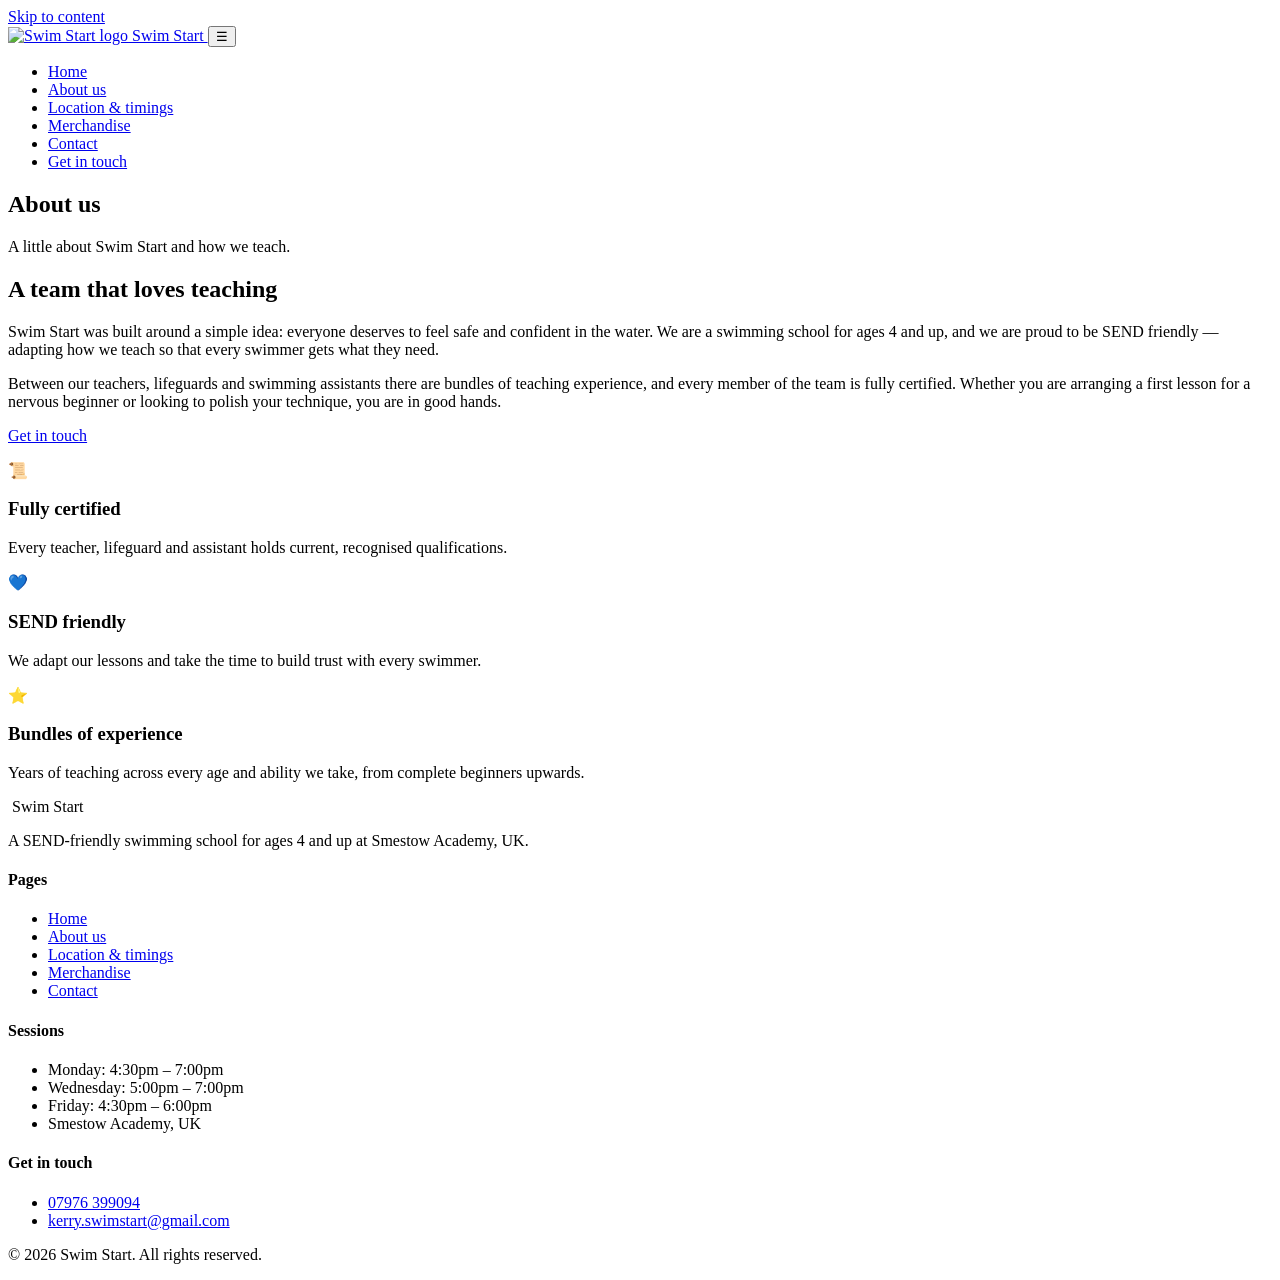
==== about.html @ 55cdbdf7 "Add files via upload" ====
<!DOCTYPE html>
<html lang="en-GB">
<head>
<meta charset="utf-8">
<meta name="viewport" content="width=device-width, initial-scale=1">
<title>About us — Swim Start</title>
<meta name="description" content="About Swim Start: a SEND-friendly swimming school for ages 4 and up, with fully certified teachers, lifeguards and swimming assistants.">
<link rel="icon" href="images/Swimstartlogo.png">
<link rel="preconnect" href="https://fonts.googleapis.com">
<link rel="preconnect" href="https://fonts.gstatic.com" crossorigin>
<link href="https://fonts.googleapis.com/css2?family=Baloo+2:wght@600;700&family=Nunito:wght@400;600;700&display=swap" rel="stylesheet">
<link rel="stylesheet" href="css/style.css">
</head>
<body>
<a class="skip-link" href="#main">Skip to content</a>

<header class="site-header">
  <div class="wrap nav">
    <a class="brand" href="index.html">
      <img src="images/Swimstartlogo.png" alt="Swim Start logo">
      Swim Start
    </a>
    <button class="nav-toggle" aria-expanded="false" aria-controls="nav-links" aria-label="Menu">☰</button>
    <ul class="nav-links" id="nav-links">
      <li><a href="index.html">Home</a></li>
      <li><a href="about.html" aria-current="page">About us</a></li>
      <li><a href="timings.html">Location &amp; timings</a></li>
      <li><a href="merchandise.html">Merchandise</a></li>
      <li><a href="contact.html">Contact</a></li>
      <li class="nav-cta"><a href="contact.html">Get in touch</a></li>
    </ul>
  </div>
</header>

<main id="main">

  <section class="page-head">
    <div class="wrap">
      <h1>About us</h1>
      <p>A little about Swim Start and how we teach.</p>
    </div>
  </section>

  <section class="section">
    <div class="wrap">
      <!-- TEMPORARILY HIDDEN: team photo. To restore, delete this comment block's
           opening and closing markers and change the <div> below back to
           <div class="grid grid--2"> ... </div>

        <div class="team-photo">
          <img src="images/Swimstartteam.webp" alt="The Swim Start team together">
        </div>
      -->
      <div>
        <div>
          <h2>A team that loves teaching</h2>
          <p>
            Swim Start was built around a simple idea: everyone deserves to feel safe
            and confident in the water. We are a swimming school for ages 4 and up, and we
            are proud to be SEND friendly — adapting how we teach so that every
            swimmer gets what they need.
          </p>
          <p>
            Between our teachers, lifeguards and swimming assistants there are bundles
            of teaching experience, and every member of the team is fully certified.
            Whether you are arranging a first lesson for a nervous beginner or looking to
            polish your technique, you are in good hands.
          </p>
          <p class="mb-0">
            <a class="btn btn--primary" href="contact.html">Get in touch</a>
          </p>
        </div>
      </div>

      <!-- TEMPORARILY HIDDEN: "Meet the team" section, until we have our own
           team photos. To restore, delete this comment's opening and closing markers.

      <h2 class="mt-2">Meet the team</h2>
      <ul class="people">
        <li class="person">
          <div class="avatar" aria-hidden="true">W</div>
          <strong>Will</strong>
          <span>Swim Start team</span>
        </li>
        <li class="person">
          <div class="avatar" aria-hidden="true">J</div>
          <strong>Jeff</strong>
          <span>Swim Start team</span>
        </li>
        <li class="person">
          <div class="avatar" aria-hidden="true">B</div>
          <strong>Bob</strong>
          <span>Swim Start team</span>
        </li>
        <li class="person">
          <div class="avatar" aria-hidden="true">D</div>
          <strong>Dan</strong>
          <span>Swim Start team</span>
        </li>
        <li class="person">
          <div class="avatar" aria-hidden="true">S</div>
          <strong>Sam</strong>
          <span>Swim Start team</span>
        </li>
      </ul>
      -->
    </div>
  </section>

  <section class="section section--tint">
    <div class="wrap">
      <div class="grid grid--3">
        <article class="card">
          <div class="card-icon">📜</div>
          <h3>Fully certified</h3>
          <p>Every teacher, lifeguard and assistant holds current, recognised qualifications.</p>
        </article>
        <article class="card">
          <div class="card-icon">💙</div>
          <h3>SEND friendly</h3>
          <p>We adapt our lessons and take the time to build trust with every swimmer.</p>
        </article>
        <article class="card">
          <div class="card-icon">⭐</div>
          <h3>Bundles of experience</h3>
          <p>Years of teaching across every age and ability we take, from complete beginners upwards.</p>
        </article>
      </div>
    </div>
  </section>

</main>

<footer class="site-footer">
  <div class="wrap">
    <div class="footer-grid">
      <div>
        <div class="footer-brand">
          <img src="images/Swimstartlogo.png" alt="">
          <span>Swim Start</span>
        </div>
        <p>A SEND-friendly swimming school for ages 4 and up at Smestow Academy, UK.</p>
      </div>
      <div>
        <h4>Pages</h4>
        <ul>
          <li><a href="index.html">Home</a></li>
          <li><a href="about.html">About us</a></li>
          <li><a href="timings.html">Location &amp; timings</a></li>
          <li><a href="merchandise.html">Merchandise</a></li>
          <li><a href="contact.html">Contact</a></li>
        </ul>
      </div>
      <div>
        <h4>Sessions</h4>
        <ul>
          <li>Monday: 4:30pm – 7:00pm</li>
          <li>Wednesday: 5:00pm – 7:00pm</li>
          <li>Friday: 4:30pm – 6:00pm</li>
          <li>Smestow Academy, UK</li>
        </ul>
      </div>
      <div>
        <h4>Get in touch</h4>
        <ul>
          <li><a href="tel:+447976399094">07976 399094</a></li>
          <li><a href="mailto:kerry.swimstart@gmail.com">kerry.swimstart@gmail.com</a></li>
        </ul>
      </div>
    </div>
    <p class="copyright">© <span id="year">2026</span> Swim Start. All rights reserved.</p>
  </div>
</footer>

<script src="js/main.js"></script>
</body>
</html>
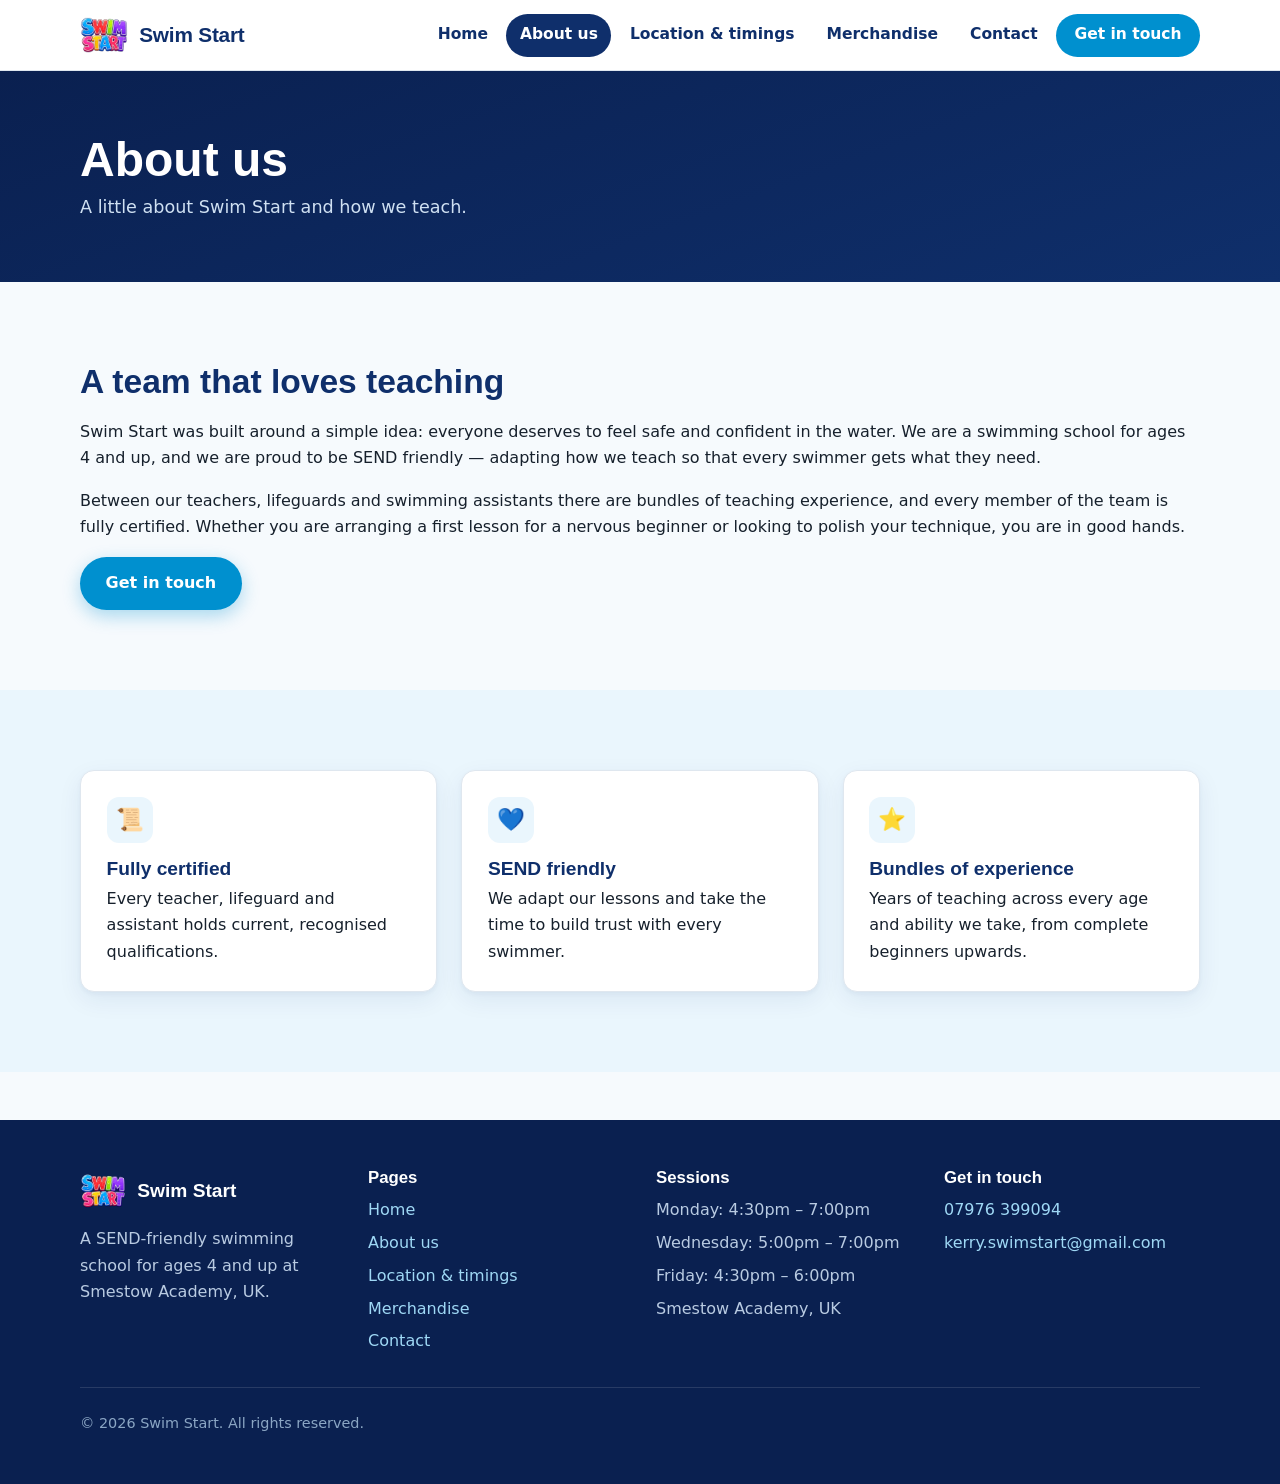
==== commit 60544d62: "Add files via upload" ====
--- a/about.html
+++ b/about.html
@@ -5,11 +5,11 @@
 <meta name="viewport" content="width=device-width, initial-scale=1">
 <title>About us — Swim Start</title>
 <meta name="description" content="About Swim Start: a SEND-friendly swimming school for ages 4 and up, with fully certified teachers, lifeguards and swimming assistants.">
-<link rel="icon" href="images/Swimstartlogo.png">
+<link rel="icon" href="Swimstartlogo.png">
 <link rel="preconnect" href="https://fonts.googleapis.com">
 <link rel="preconnect" href="https://fonts.gstatic.com" crossorigin>
 <link href="https://fonts.googleapis.com/css2?family=Baloo+2:wght@600;700&family=Nunito:wght@400;600;700&display=swap" rel="stylesheet">
-<link rel="stylesheet" href="css/style.css">
+<link rel="stylesheet" href="style.css">
 </head>
 <body>
 <a class="skip-link" href="#main">Skip to content</a>
@@ -17,7 +17,7 @@
 <header class="site-header">
   <div class="wrap nav">
     <a class="brand" href="index.html">
-      <img src="images/Swimstartlogo.png" alt="Swim Start logo">
+      <img src="Swimstartlogo.png" alt="Swim Start logo">
       Swim Start
     </a>
     <button class="nav-toggle" aria-expanded="false" aria-controls="nav-links" aria-label="Menu">☰</button>
@@ -48,7 +48,7 @@
            <div class="grid grid--2"> ... </div>
 
         <div class="team-photo">
-          <img src="images/Swimstartteam.webp" alt="The Swim Start team together">
+          <img src="Swimstartteam.webp" alt="The Swim Start team together">
         </div>
       -->
       <div>
@@ -136,7 +136,7 @@
     <div class="footer-grid">
       <div>
         <div class="footer-brand">
-          <img src="images/Swimstartlogo.png" alt="">
+          <img src="Swimstartlogo.png" alt="">
           <span>Swim Start</span>
         </div>
         <p>A SEND-friendly swimming school for ages 4 and up at Smestow Academy, UK.</p>
@@ -172,6 +172,6 @@
   </div>
 </footer>
 
-<script src="js/main.js"></script>
+<script src="main.js"></script>
 </body>
 </html>
--- a/style.css
+++ b/style.css
@@ -0,0 +1,774 @@
+/* ==========================================================================
+   Swim Start — shared stylesheet
+   Palette is pulled from the logo: deep navy + bright azure.
+   ========================================================================== */
+
+:root {
+  --navy: #0f2f6b;
+  --navy-deep: #0a2050;
+  --azure: #0090cf;
+  --azure-bright: #00a3e0;
+  --sky: #eaf6fd;
+  --sky-deep: #d3ecfa;
+
+  --ink: #16202c;
+  --muted: #5a6b7d;
+  --line: #dfe7ef;
+  --white: #ffffff;
+  --page: #f6fafd;
+
+  --ok: #0f8a5f;
+  --ok-bg: #e6f6ef;
+  --warn: #b45309;
+  --warn-bg: #fdf3e3;
+  --bad: #b42318;
+  --bad-bg: #fdeceb;
+
+  --radius: 14px;
+  --radius-lg: 22px;
+  --shadow: 0 2px 4px rgba(15, 47, 107, .04), 0 8px 24px rgba(15, 47, 107, .07);
+  --shadow-lg: 0 4px 8px rgba(15, 47, 107, .05), 0 18px 44px rgba(15, 47, 107, .12);
+  --wrap: 1120px;
+}
+
+* { box-sizing: border-box; }
+
+html { scroll-behavior: smooth; }
+
+body {
+  margin: 0;
+  font-family: "Nunito", "Segoe UI", system-ui, -apple-system, sans-serif;
+  color: var(--ink);
+  background: var(--page);
+  line-height: 1.65;
+  -webkit-font-smoothing: antialiased;
+}
+
+h1, h2, h3, h4 {
+  font-family: "Baloo 2", "Nunito", "Segoe UI", sans-serif;
+  color: var(--navy);
+  line-height: 1.2;
+  margin: 0 0 .5em;
+  font-weight: 700;
+}
+
+h1 { font-size: clamp(2rem, 4.4vw, 3rem); }
+h2 { font-size: clamp(1.5rem, 3vw, 2.1rem); }
+h3 { font-size: 1.2rem; }
+
+p { margin: 0 0 1rem; }
+a { color: var(--azure); }
+
+img { max-width: 100%; display: block; }
+
+.wrap {
+  width: min(100% - 2.5rem, var(--wrap));
+  margin-inline: auto;
+}
+
+.section { padding: clamp(3rem, 7vw, 5rem) 0; }
+.section--tint { background: var(--sky); }
+
+.lede {
+  font-size: 1.15rem;
+  color: var(--muted);
+  max-width: 62ch;
+}
+
+.center { text-align: center; }
+.center .lede { margin-inline: auto; }
+
+/* ---------- Header / nav ---------- */
+
+.site-header {
+  position: sticky;
+  top: 0;
+  z-index: 50;
+  background: rgba(255, 255, 255, .92);
+  backdrop-filter: blur(10px);
+  border-bottom: 1px solid var(--line);
+}
+
+.nav {
+  display: flex;
+  align-items: center;
+  justify-content: space-between;
+  gap: 1rem;
+  padding: .7rem 0;
+}
+
+.brand {
+  display: flex;
+  align-items: center;
+  gap: .7rem;
+  text-decoration: none;
+  color: var(--navy);
+  font-family: "Baloo 2", "Nunito", sans-serif;
+  font-weight: 700;
+  font-size: 1.3rem;
+  letter-spacing: -.01em;
+}
+
+.brand img {
+  width: 48px;
+  height: 48px;
+  border-radius: 12px;
+  object-fit: cover;
+}
+
+.nav-links {
+  display: flex;
+  align-items: center;
+  gap: .3rem;
+  list-style: none;
+  margin: 0;
+  padding: 0;
+}
+
+.nav-links a {
+  display: block;
+  padding: .55rem .85rem;
+  border-radius: 999px;
+  text-decoration: none;
+  color: var(--navy);
+  font-weight: 600;
+  font-size: .97rem;
+  transition: background .15s ease, color .15s ease;
+}
+
+.nav-links a:hover { background: var(--sky); }
+
+.nav-links a[aria-current="page"] {
+  background: var(--navy);
+  color: #fff;
+}
+
+.nav-links .nav-cta a {
+  background: var(--azure);
+  color: #fff;
+  padding-inline: 1.15rem;
+}
+
+.nav-links .nav-cta a:hover { background: var(--azure-bright); }
+.nav-links .nav-cta a[aria-current="page"] { background: var(--navy); }
+
+.nav-toggle {
+  display: none;
+  background: none;
+  border: 1px solid var(--line);
+  border-radius: 10px;
+  padding: .5rem .7rem;
+  font-size: 1.2rem;
+  line-height: 1;
+  cursor: pointer;
+  color: var(--navy);
+}
+
+@media (max-width: 860px) {
+  .nav-toggle { display: block; }
+
+  .nav-links {
+    display: none;
+    position: absolute;
+    top: 100%;
+    left: 0;
+    right: 0;
+    flex-direction: column;
+    align-items: stretch;
+    gap: .15rem;
+    background: #fff;
+    border-bottom: 1px solid var(--line);
+    padding: .7rem clamp(1.25rem, 5vw, 2rem) 1.1rem;
+    box-shadow: var(--shadow);
+  }
+
+  .nav-links.open { display: flex; }
+  .nav-links a { padding: .75rem .9rem; }
+  .nav-links .nav-cta a { text-align: center; margin-top: .35rem; }
+  .site-header { position: relative; }
+}
+
+/* ---------- Buttons ---------- */
+
+.btn {
+  display: inline-block;
+  border: 0;
+  border-radius: 999px;
+  padding: .85rem 1.6rem;
+  font: inherit;
+  font-weight: 700;
+  text-decoration: none;
+  cursor: pointer;
+  transition: transform .12s ease, background .15s ease, box-shadow .15s ease;
+}
+
+.btn:active { transform: translateY(1px); }
+
+.btn--primary {
+  background: var(--azure);
+  color: #fff;
+  box-shadow: 0 6px 18px rgba(0, 144, 207, .32);
+}
+
+.btn--primary:hover { background: var(--azure-bright); }
+
+.btn--ghost {
+  background: #fff;
+  color: var(--navy);
+  border: 1.5px solid var(--line);
+}
+
+.btn--ghost:hover { border-color: var(--azure); color: var(--azure); }
+
+.btn[disabled] {
+  background: #c9d4e0;
+  color: #6b7a8a;
+  box-shadow: none;
+  cursor: not-allowed;
+}
+
+/* ---------- Hero ---------- */
+
+.hero {
+  background: linear-gradient(160deg, var(--navy-deep) 0%, var(--navy) 45%, var(--azure) 130%);
+  color: #fff;
+  padding: clamp(3rem, 8vw, 5.5rem) 0;
+  position: relative;
+  overflow: hidden;
+}
+
+.hero::after {
+  content: "";
+  position: absolute;
+  left: 0; right: 0; bottom: -1px;
+  height: 60px;
+  background: url("data:image/svg+xml;utf8,<svg xmlns='http://www.w3.org/2000/svg' viewBox='0 0 1440 60' preserveAspectRatio='none'><path d='M0,30 C240,60 480,0 720,20 C960,40 1200,55 1440,25 L1440,60 L0,60 Z' fill='%23f6fafd'/></svg>") no-repeat center / 100% 100%;
+}
+
+.hero-grid {
+  display: grid;
+  grid-template-columns: 1.15fr .85fr;
+  gap: clamp(2rem, 5vw, 3.5rem);
+  align-items: center;
+  position: relative;
+  z-index: 1;
+}
+
+.hero h1 { color: #fff; }
+
+.hero p {
+  color: #dce9f7;
+  font-size: 1.15rem;
+  max-width: 52ch;
+}
+
+.hero-logo {
+  background: #fff;
+  border-radius: var(--radius-lg);
+  padding: 1.5rem;
+  box-shadow: var(--shadow-lg);
+}
+
+.hero-actions {
+  display: flex;
+  flex-wrap: wrap;
+  gap: .75rem;
+  margin-top: 1.75rem;
+}
+
+@media (max-width: 800px) {
+  .hero-grid { grid-template-columns: 1fr; }
+  .hero-logo { max-width: 300px; margin-inline: auto; order: -1; }
+}
+
+/* ---------- Page head (inner pages) ---------- */
+
+.page-head {
+  background: linear-gradient(160deg, var(--navy-deep), var(--navy));
+  color: #fff;
+  padding: clamp(2.5rem, 6vw, 3.75rem) 0;
+}
+
+.page-head h1 { color: #fff; margin-bottom: .25rem; }
+.page-head p { color: #cfe0f2; font-size: 1.1rem; max-width: 60ch; margin: 0; }
+
+/* ---------- Badges / pills ---------- */
+
+.pill {
+  display: inline-flex;
+  align-items: center;
+  gap: .45rem;
+  background: rgba(255, 255, 255, .16);
+  border: 1px solid rgba(255, 255, 255, .28);
+  color: #fff;
+  border-radius: 999px;
+  padding: .35rem .9rem;
+  font-size: .9rem;
+  font-weight: 700;
+  margin-bottom: 1rem;
+}
+
+.tag {
+  display: inline-block;
+  background: var(--sky);
+  color: var(--navy);
+  border-radius: 999px;
+  padding: .3rem .8rem;
+  font-size: .85rem;
+  font-weight: 700;
+}
+
+/* ---------- Cards & grids ---------- */
+
+.grid {
+  display: grid;
+  gap: 1.5rem;
+}
+
+.grid--3 { grid-template-columns: repeat(auto-fit, minmax(260px, 1fr)); }
+.grid--2 { grid-template-columns: repeat(auto-fit, minmax(320px, 1fr)); }
+
+.card {
+  background: #fff;
+  border: 1px solid var(--line);
+  border-radius: var(--radius);
+  padding: 1.6rem;
+  box-shadow: var(--shadow);
+}
+
+.card h3 { margin-bottom: .35rem; }
+.card p:last-child { margin-bottom: 0; }
+
+.card-icon {
+  width: 46px;
+  height: 46px;
+  display: grid;
+  place-items: center;
+  border-radius: 12px;
+  background: var(--sky);
+  font-size: 1.4rem;
+  margin-bottom: .9rem;
+}
+
+/* ---------- Feature / SEND highlight ---------- */
+
+.highlight {
+  display: grid;
+  grid-template-columns: auto 1fr;
+  gap: 1.4rem;
+  align-items: start;
+  background: #fff;
+  border: 1px solid var(--line);
+  border-left: 5px solid var(--azure);
+  border-radius: var(--radius);
+  padding: 1.75rem;
+  box-shadow: var(--shadow);
+}
+
+.highlight .card-icon { margin: 0; }
+
+@media (max-width: 560px) {
+  .highlight { grid-template-columns: 1fr; }
+}
+
+/* ---------- Merchandise ---------- */
+
+.product {
+  background: #fff;
+  border: 1px solid var(--line);
+  border-radius: var(--radius);
+  overflow: hidden;
+  box-shadow: var(--shadow);
+  display: flex;
+  flex-direction: column;
+  transition: transform .15s ease, box-shadow .15s ease;
+}
+
+.product:hover { transform: translateY(-3px); box-shadow: var(--shadow-lg); }
+
+.product-img {
+  aspect-ratio: 1;
+  background: #fff;
+  display: grid;
+  place-items: center;
+  padding: 1.25rem;
+  border-bottom: 1px solid var(--line);
+}
+
+.product-img img {
+  max-height: 100%;
+  max-width: 100%;
+  width: auto;
+  object-fit: contain;
+}
+
+.product-body {
+  padding: 1.25rem 1.4rem 1.5rem;
+  display: flex;
+  flex-direction: column;
+  gap: .35rem;
+  flex: 1;
+}
+
+.product-body h3 { margin: 0; }
+
+.price {
+  font-family: "Baloo 2", "Nunito", sans-serif;
+  font-size: 1.7rem;
+  font-weight: 700;
+  color: var(--azure);
+  margin-top: auto;
+  padding-top: .5rem;
+}
+
+/* ---------- Team ---------- */
+
+.team-photo {
+  border-radius: var(--radius-lg);
+  overflow: hidden;
+  box-shadow: var(--shadow-lg);
+  border: 1px solid var(--line);
+}
+
+.team-photo img { width: 100%; }
+
+.people {
+  display: grid;
+  grid-template-columns: repeat(auto-fit, minmax(150px, 1fr));
+  gap: 1rem;
+  margin-top: 2rem;
+  padding: 0;
+  list-style: none;
+}
+
+.person {
+  background: #fff;
+  border: 1px solid var(--line);
+  border-radius: var(--radius);
+  padding: 1.25rem 1rem;
+  text-align: center;
+  box-shadow: var(--shadow);
+}
+
+.avatar {
+  width: 62px;
+  height: 62px;
+  margin: 0 auto .7rem;
+  border-radius: 50%;
+  display: grid;
+  place-items: center;
+  background: linear-gradient(150deg, var(--navy), var(--azure));
+  color: #fff;
+  font-family: "Baloo 2", sans-serif;
+  font-size: 1.6rem;
+  font-weight: 700;
+}
+
+.person strong { display: block; color: var(--navy); font-size: 1.05rem; }
+.person span { font-size: .9rem; color: var(--muted); }
+
+/* ---------- Contact ---------- */
+
+.contact-card {
+  display: flex;
+  align-items: center;
+  gap: 1.25rem;
+  background: #fff;
+  border: 1px solid var(--line);
+  border-radius: var(--radius);
+  padding: 1.5rem;
+  box-shadow: var(--shadow);
+  text-decoration: none;
+  color: inherit;
+  transition: transform .15s ease, box-shadow .15s ease, border-color .15s ease;
+}
+
+.contact-card:hover {
+  transform: translateY(-2px);
+  border-color: var(--azure);
+  box-shadow: var(--shadow-lg);
+}
+
+.contact-card .card-icon { margin: 0; flex: none; }
+.contact-card strong { display: block; color: var(--navy); font-size: 1.1rem; }
+
+.contact-card .value {
+  display: block;
+  margin: .15rem 0 .2rem;
+  font-size: 1.15rem;
+  font-weight: 700;
+  color: var(--azure);
+  word-break: break-word;
+}
+
+.contact-card small { display: block; color: var(--muted); }
+
+/* ---------- Timings & map ---------- */
+
+.session {
+  display: flex;
+  flex-wrap: wrap;
+  align-items: center;
+  gap: 1rem 1.5rem;
+  background: #fff;
+  border: 1px solid var(--line);
+  border-radius: var(--radius);
+  padding: 1.4rem 1.6rem;
+  box-shadow: var(--shadow);
+}
+
+.session + .session { margin-top: 1rem; }
+
+.day {
+  font-family: "Baloo 2", "Nunito", sans-serif;
+  font-size: 1.3rem;
+  font-weight: 700;
+  color: var(--navy);
+  min-width: 130px;
+}
+
+.time {
+  font-size: 1.2rem;
+  font-weight: 700;
+  color: var(--azure);
+  flex: 1;
+  min-width: 160px;
+}
+
+.map-frame {
+  border-radius: var(--radius);
+  overflow: hidden;
+  border: 1px solid var(--line);
+  box-shadow: var(--shadow);
+  line-height: 0;
+  background: var(--sky-deep);
+}
+
+.map-frame iframe {
+  width: 100%;
+  height: 420px;
+  border: 0;
+}
+
+/* ---------- Booking ---------- */
+
+.slot {
+  background: #fff;
+  border: 1px solid var(--line);
+  border-radius: var(--radius);
+  padding: 1.6rem;
+  box-shadow: var(--shadow);
+  display: flex;
+  flex-direction: column;
+}
+
+.slot-head {
+  display: flex;
+  align-items: baseline;
+  justify-content: space-between;
+  gap: 1rem;
+  flex-wrap: wrap;
+}
+
+.slot h3 { margin-bottom: .1rem; }
+.slot .slot-time { color: var(--azure); font-weight: 700; font-size: 1.1rem; }
+
+.count {
+  font-family: "Baloo 2", "Nunito", sans-serif;
+  font-size: 2.6rem;
+  font-weight: 700;
+  color: var(--navy);
+  line-height: 1;
+}
+
+.count-label { color: var(--muted); font-size: .92rem; }
+
+.meter {
+  height: 10px;
+  background: var(--sky-deep);
+  border-radius: 999px;
+  overflow: hidden;
+  margin: 1.1rem 0 .4rem;
+}
+
+.meter-fill {
+  height: 100%;
+  width: 100%;            /* JS narrows this; set here so no inline style is needed */
+  border-radius: 999px;
+  background: linear-gradient(90deg, var(--azure), var(--azure-bright));
+  transition: width .4s ease;
+}
+
+.status {
+  display: inline-block;
+  border-radius: 999px;
+  padding: .25rem .75rem;
+  font-size: .85rem;
+  font-weight: 700;
+}
+
+.status--ok { background: var(--ok-bg); color: var(--ok); }
+.status--low { background: var(--warn-bg); color: var(--warn); }
+.status--full { background: var(--bad-bg); color: var(--bad); }
+
+.slot form { margin-top: 1.4rem; display: grid; gap: .8rem; }
+
+.field { display: grid; gap: .3rem; }
+
+.field label {
+  font-weight: 700;
+  font-size: .92rem;
+  color: var(--navy);
+}
+
+.field input, .field select, .field textarea {
+  font: inherit;
+  padding: .7rem .85rem;
+  border: 1.5px solid var(--line);
+  border-radius: 10px;
+  background: #fff;
+  color: var(--ink);
+  width: 100%;
+}
+
+.field input:focus, .field select:focus, .field textarea:focus {
+  outline: 3px solid rgba(0, 163, 224, .25);
+  border-color: var(--azure);
+}
+
+.feedback {
+  border-radius: 10px;
+  padding: .75rem 1rem;
+  font-weight: 600;
+  font-size: .95rem;
+  margin-top: .3rem;
+}
+
+.feedback--ok { background: var(--ok-bg); color: var(--ok); }
+.feedback--bad { background: var(--bad-bg); color: var(--bad); }
+.feedback[hidden] { display: none; }
+
+.price-list {
+  list-style: none;
+  margin: 0 0 1rem;
+  padding: 0;
+  display: grid;
+  gap: .5rem;
+}
+
+.price-list li {
+  display: flex;
+  align-items: baseline;
+  justify-content: space-between;
+  gap: 1rem;
+  padding-bottom: .5rem;
+  border-bottom: 1px dashed var(--line);
+}
+
+.price-list li:last-child { border-bottom: 0; padding-bottom: 0; }
+.price-list span { color: var(--ink); }
+
+.price-list strong {
+  font-family: "Baloo 2", "Nunito", sans-serif;
+  font-size: 1.5rem;
+  color: var(--azure);
+}
+
+.term-list {
+  margin: 0 0 1rem;
+  padding-left: 1.1rem;
+  display: grid;
+  gap: .55rem;
+}
+
+.term-list li { padding-left: .2rem; }
+.term-list strong { color: var(--navy); }
+.term-list em { color: var(--muted); font-style: normal; font-size: .93rem; }
+
+.bookings-list { list-style: none; padding: 0; margin: 0; display: grid; gap: .7rem; }
+
+.booking-row {
+  display: flex;
+  align-items: center;
+  justify-content: space-between;
+  gap: 1rem;
+  flex-wrap: wrap;
+  background: #fff;
+  border: 1px solid var(--line);
+  border-radius: 12px;
+  padding: .9rem 1.1rem;
+}
+
+.booking-row .who { font-weight: 700; color: var(--navy); }
+.booking-row .when { color: var(--muted); font-size: .93rem; }
+
+.link-btn {
+  background: none;
+  border: 0;
+  color: var(--bad);
+  font: inherit;
+  font-weight: 700;
+  cursor: pointer;
+  text-decoration: underline;
+  padding: .2rem;
+}
+
+.note {
+  background: var(--sky);
+  border: 1px dashed var(--azure);
+  border-radius: var(--radius);
+  padding: 1.1rem 1.3rem;
+  font-size: .95rem;
+  color: var(--navy);
+}
+
+.note p:last-child { margin-bottom: 0; }
+
+/* ---------- Footer ---------- */
+
+.site-footer {
+  background: var(--navy-deep);
+  color: #b9cbe2;
+  padding: 3rem 0 2rem;
+  margin-top: 3rem;
+}
+
+.footer-grid {
+  display: grid;
+  grid-template-columns: repeat(auto-fit, minmax(220px, 1fr));
+  gap: 2rem;
+  padding-bottom: 2rem;
+  border-bottom: 1px solid rgba(255, 255, 255, .12);
+}
+
+.site-footer h4 { color: #fff; margin-bottom: .6rem; font-size: 1.05rem; }
+.site-footer a { color: #9fd8f5; text-decoration: none; }
+.site-footer a:hover { text-decoration: underline; }
+.site-footer ul { list-style: none; margin: 0; padding: 0; display: grid; gap: .4rem; }
+.footer-brand { display: flex; align-items: center; gap: .7rem; margin-bottom: .8rem; }
+.footer-brand img { width: 46px; height: 46px; border-radius: 10px; }
+.footer-brand span { font-family: "Baloo 2", sans-serif; font-size: 1.2rem; font-weight: 700; color: #fff; }
+.copyright { padding-top: 1.5rem; font-size: .9rem; color: #8ba6c4; }
+
+/* ---------- Utilities ---------- */
+
+.stack > * + * { margin-top: 1.5rem; }
+.mt-2 { margin-top: 2rem; }
+.mb-0 { margin-bottom: 0; }
+
+.skip-link {
+  position: absolute;
+  left: -9999px;
+  background: var(--navy);
+  color: #fff;
+  padding: .7rem 1.2rem;
+  border-radius: 0 0 8px 0;
+  z-index: 100;
+}
+
+.skip-link:focus { left: 0; top: 0; }
+
+@media (prefers-reduced-motion: reduce) {
+  * { animation: none !important; transition: none !important; }
+  html { scroll-behavior: auto; }
+}
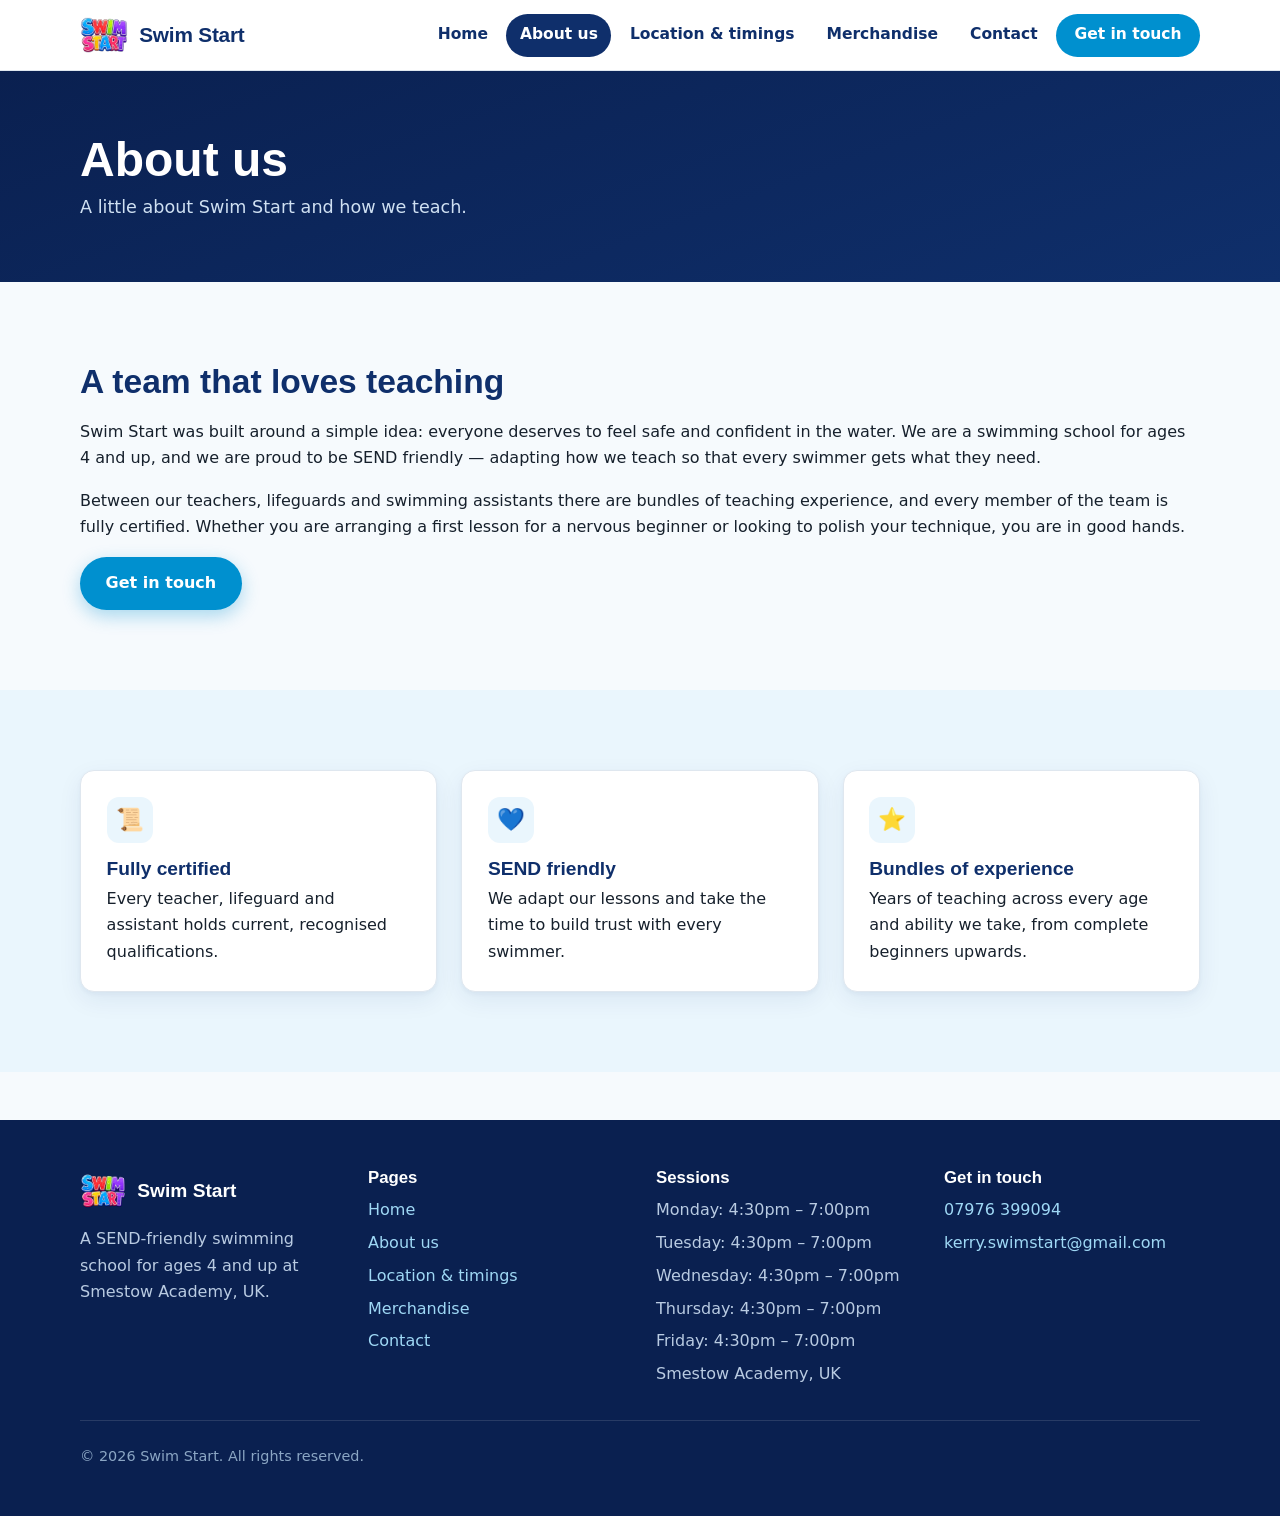
==== commit a943eb45: "Add files via upload" ====
--- a/about.html
+++ b/about.html
@@ -155,8 +155,10 @@
         <h4>Sessions</h4>
         <ul>
           <li>Monday: 4:30pm – 7:00pm</li>
-          <li>Wednesday: 5:00pm – 7:00pm</li>
-          <li>Friday: 4:30pm – 6:00pm</li>
+          <li>Tuesday: 4:30pm – 7:00pm</li>
+          <li>Wednesday: 4:30pm – 7:00pm</li>
+          <li>Thursday: 4:30pm – 7:00pm</li>
+          <li>Friday: 4:30pm – 7:00pm</li>
           <li>Smestow Academy, UK</li>
         </ul>
       </div>
